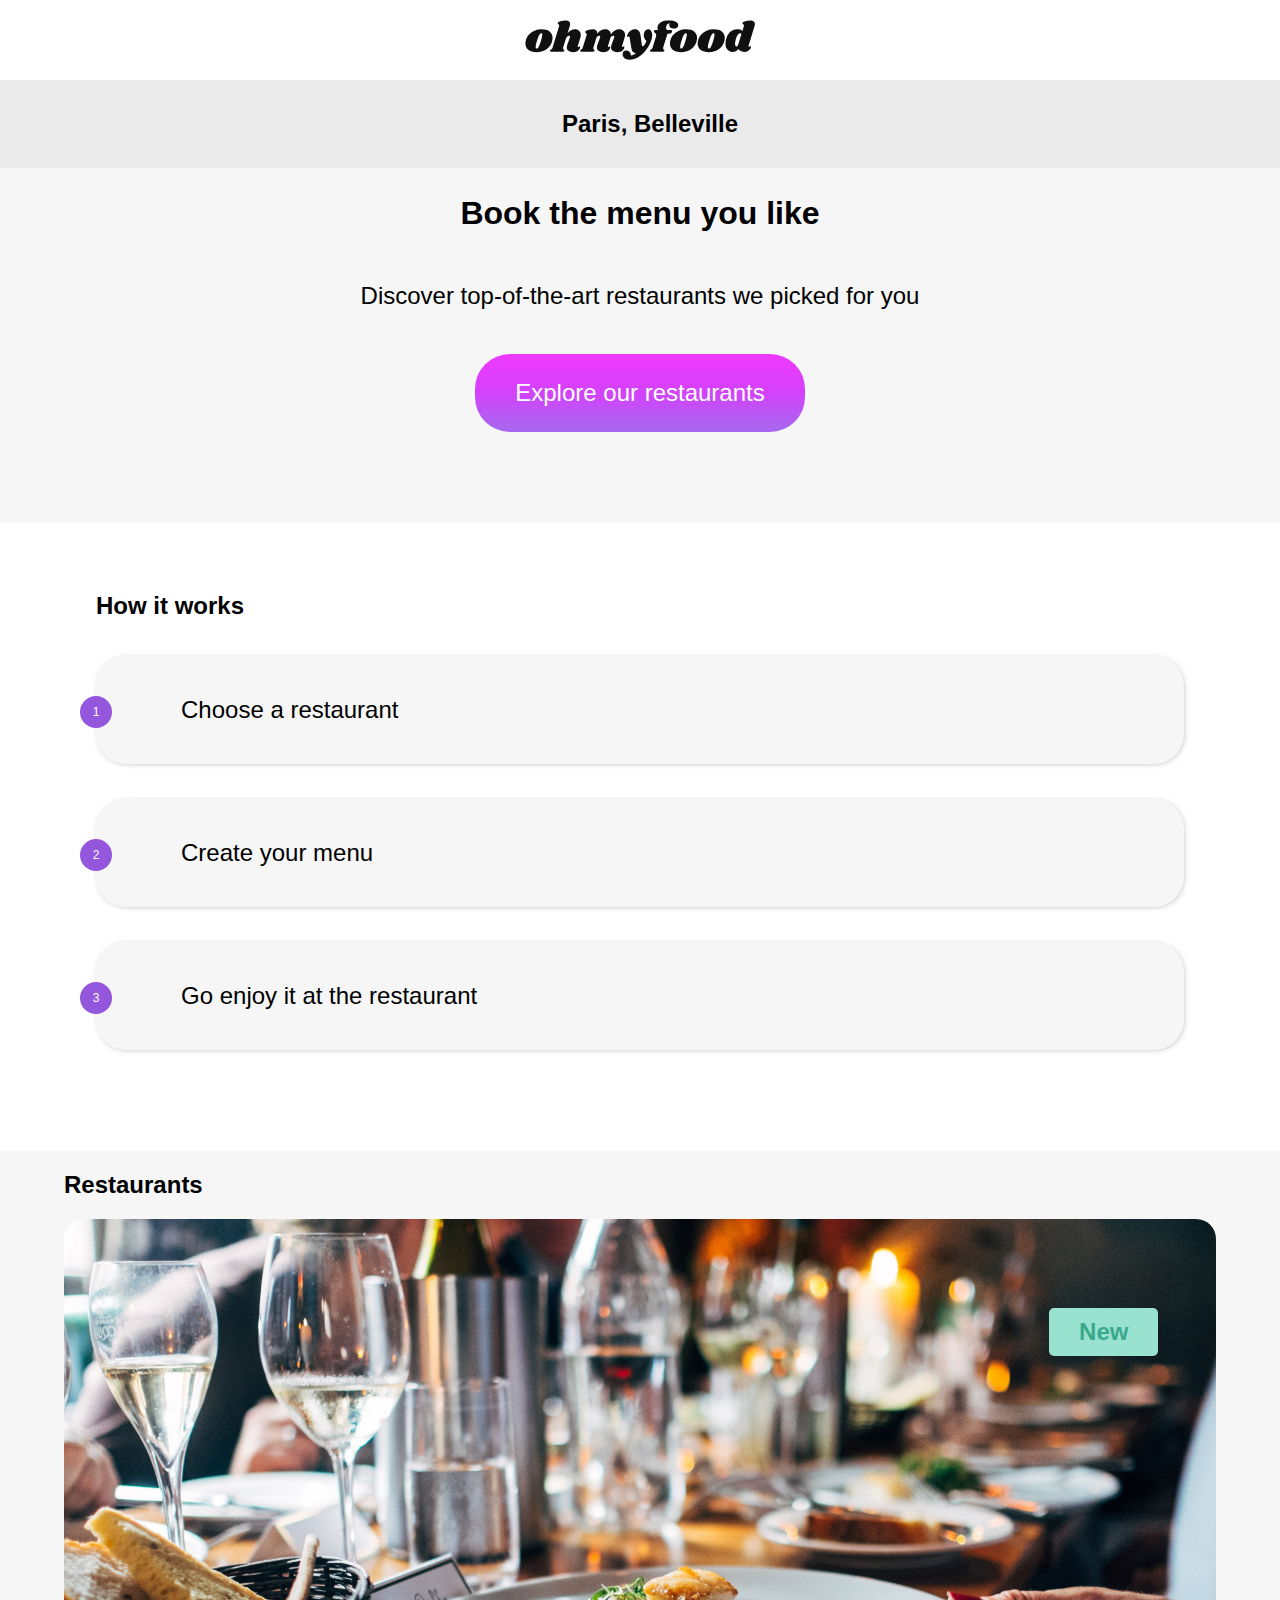
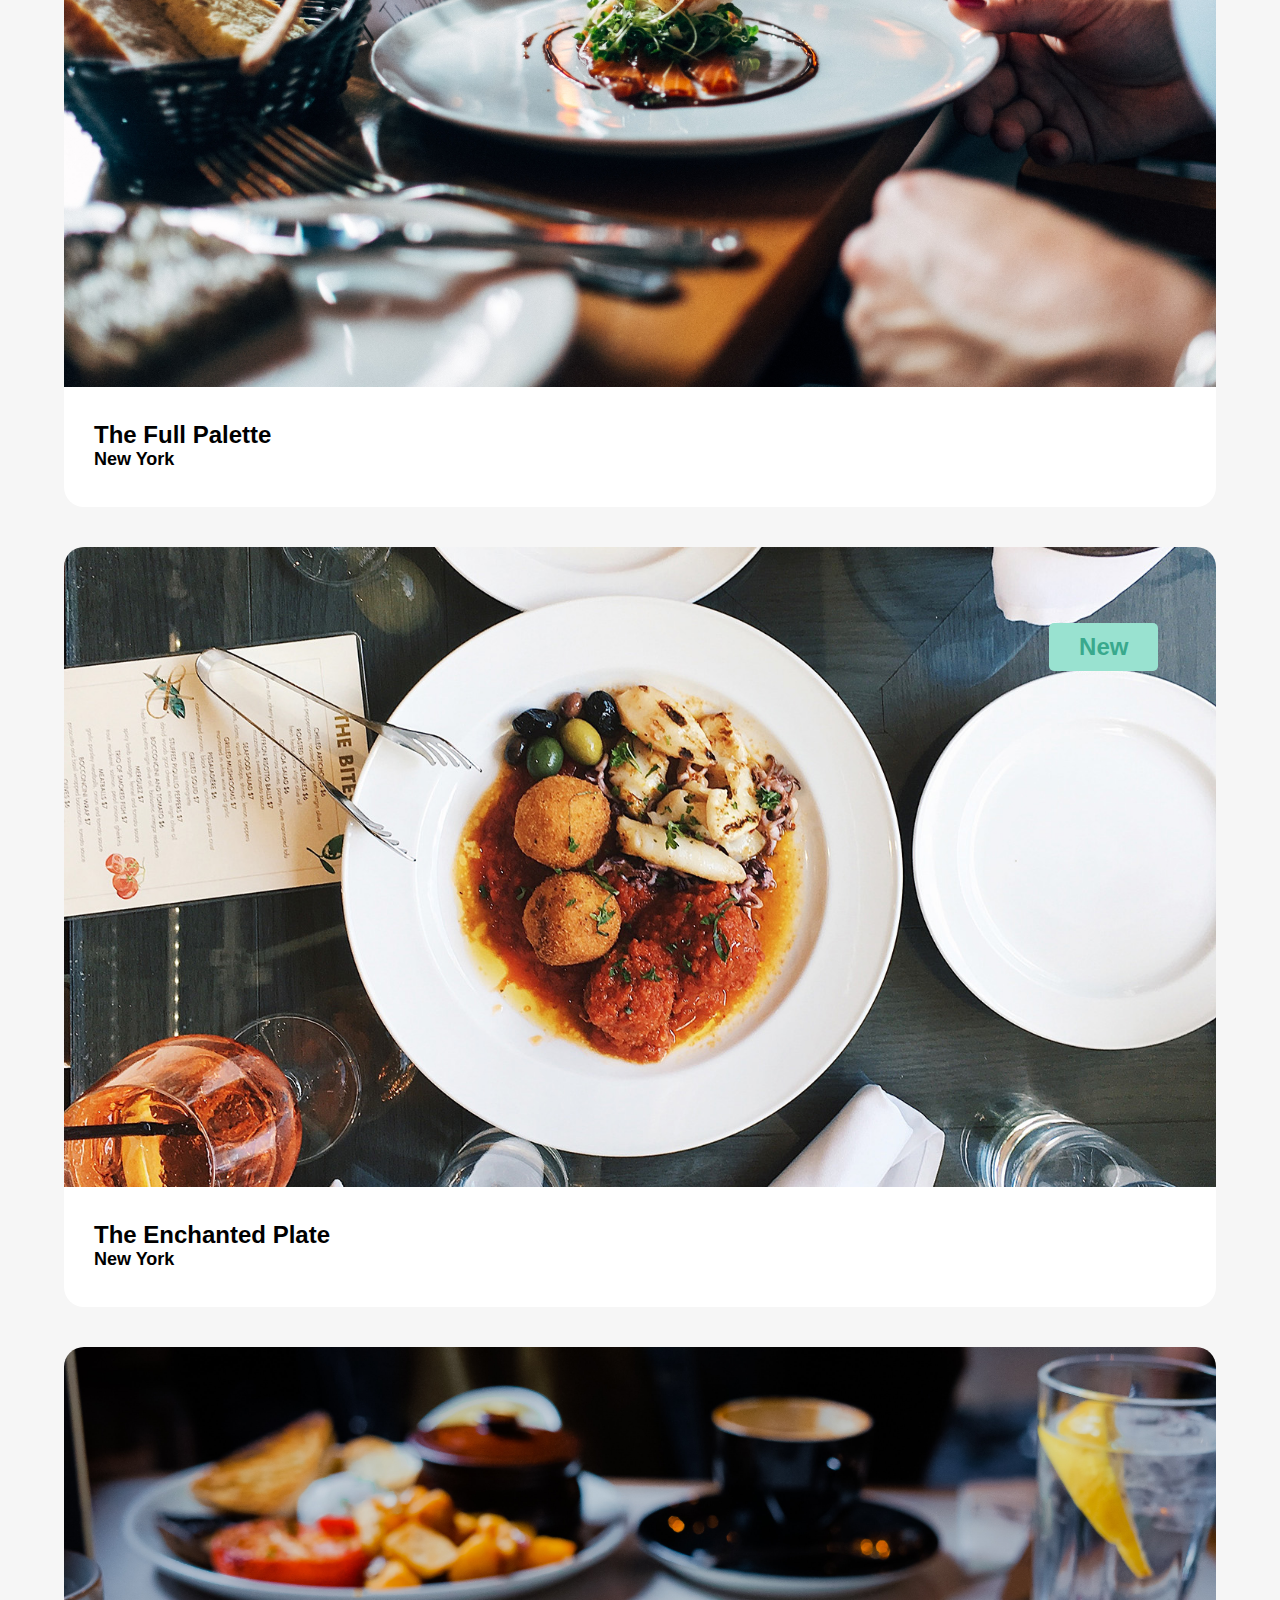
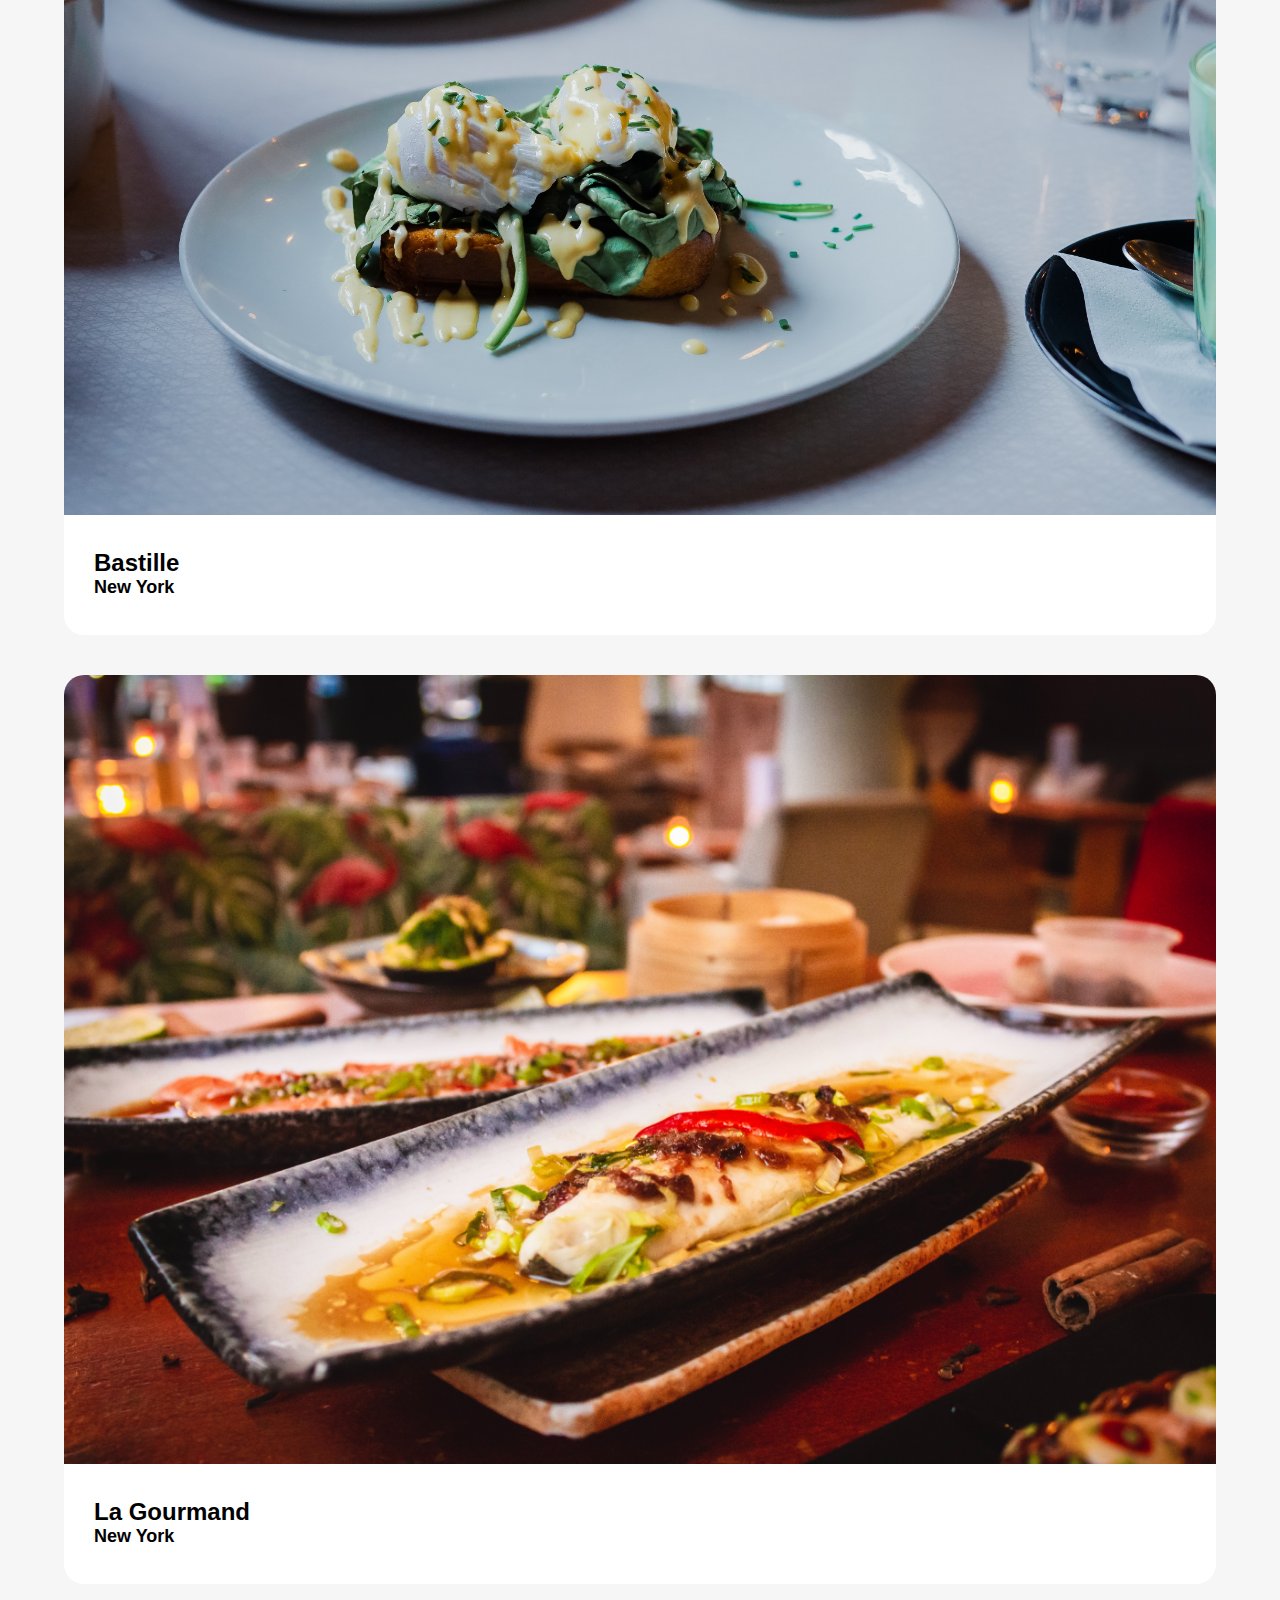
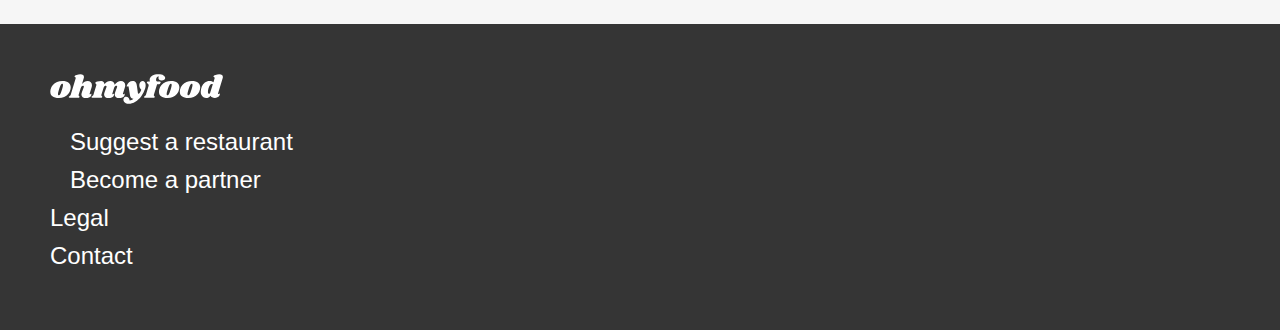
==== index.html @ 2e290932 "passed w3c validator - html & css." ====
<!DOCTYPE html>
<html lang="en">
<head>
    <meta charset="UTF-8">
    <title>Title</title>
    <link rel="stylesheet" href="sass/main.css">
    <link
            rel="stylesheet"
            href="https://cdnjs.cloudflare.com/ajax/libs/font-awesome/6.2.1/css/all.min.css"
            integrity="sha512-MV7K8+y+gLIBoVD59lQIYicR65iaqukzvf/nwasF0nqhPay5w/9lJmVM2hMDcnK1OnMGCdVK+iQrJ7lzPJQd1w=="
            crossorigin="anonymous"
            referrerpolicy="no-referrer"
    >
</head>
<body>
<main>
    <header>
        <img src="images/ohmyfood.svg" alt="ohmyfood">
    </header>
    <section id="location">
        <i class="fa-solid fa-location-dot"></i>
        <h2>Paris, Belleville</h2>
    </section>
    <section id="book-the-menu">
        <h2>Book the menu you like</h2>
        <p>Discover top-of-the-art restaurants we picked for you</p>
        <button>Explore our restaurants</button>
    </section>
    <section id="how-it-works">
        <h2>How it works</h2>
        <ul>
            <li><i class="fa-solid fa-mobile-screen-button"></i>Choose a restaurant</li>
            <li><i class="fa-solid fa-list-ul"></i>Create your menu</li>
            <li><i class="fa-solid fa-store"></i>Go enjoy it at the restaurant</li>
        </ul>
    </section>
    <section id="restaurants">
        <div id="restaurants-wrapper">

            <h2>Restaurants</h2>

            <div>
                <a href="pages/the-full-pallette.html">
                    <img src="images/the-full-palette.jpg" alt="the-full-palette">
                </a>
                <div class="card-text-container new">
                    <div>
                        <h4>The Full Palette</h4>
                        <h5>New York</h5>
                    </div>
                    <div>
                        <input type="checkbox" class="heart-like">
                        <i class="fa fa-heart"></i>
                    </div>
                </div>
            </div>


            <div>
                <a href="pages/the-enchanted-plate.html">
                    <img src="images/the-enchanted-plate.jpg" alt="the-enchanted-plate">
                </a>
                <div class="card-text-container new">
                    <div>
                        <h4>The Enchanted Plate</h4>
                        <h5>New York</h5>
                    </div>
                    <div>
                        <input type="checkbox" class="heart-like">
                        <i class="fa fa-heart"></i>
                    </div>
                </div>
            </div>

            <div>
                <a href="pages/bastille.html">
                    <img src="images/bastille.jpg" alt="bastille">
                </a>
                <div class="card-text-container">
                    <div>
                        <h4>Bastille</h4>
                        <h5>New York</h5>
                    </div>
                    <div>
                        <input type="checkbox" class="heart-like">
                        <i class="fa fa-heart"></i>
                    </div>
                </div>
            </div>

            <div>
                <a href="pages/la-gourmand.html">
                    <img src="images/la-gourmand.jpg" alt="la-gourmand">
                </a>
                <div class="card-text-container">
                    <div>
                        <h4>La Gourmand</h4>
                        <h5>New York</h5>
                    </div>
                    <div>
                        <input type="checkbox" class="heart-like">
                        <i class="fa fa-heart"></i>
                    </div>
                </div>
            </div>

        </div>
    </section>
    <footer>
        <svg viewBox="0 0 196 34" xmlns="http://www.w3.org/2000/svg">
            <path d="M13.932 7.956C17.196 7.956 19.596 8.61599 21.132 9.936C22.692 11.256 23.472 12.984 23.472 15.12C23.472 15.84 23.376 16.644 23.184 17.532C22.728 19.5 21.876 21.228 20.628 22.716C19.38 24.18 17.844 25.32 16.02 26.136C14.22 26.928 12.264 27.324 10.152 27.324C6.81599 27.324 4.34399 26.664 2.73599 25.344C1.15199 24 0.359985 22.224 0.359985 20.016C0.359985 19.272 0.455985 18.444 0.647985 17.532C1.10399 15.66 1.96799 14.004 3.23999 12.564C4.53599 11.1 6.10799 9.972 7.95599 9.18C9.82799 8.364 11.82 7.956 13.932 7.956ZM13.824 11.16C13.32 11.16 12.78 11.616 12.204 12.528C11.652 13.416 10.992 15.108 10.224 17.604C9.45599 20.1 9.07199 21.852 9.07199 22.86C9.07199 23.388 9.15599 23.748 9.32399 23.94C9.49199 24.108 9.71999 24.192 10.008 24.192C10.512 24.24 11.028 23.808 11.556 22.896C12.108 21.984 12.792 20.208 13.608 17.568C14.352 15.24 14.724 13.548 14.724 12.492C14.724 11.988 14.64 11.64 14.472 11.448C14.328 11.256 14.112 11.16 13.824 11.16Z"/>
            <path d="M44.9899 22.032C44.9419 22.128 44.9179 22.272 44.9179 22.464C44.9179 22.632 44.9539 22.764 45.0259 22.86C45.1219 22.956 45.2419 23.004 45.3859 23.004C45.6739 23.004 45.9139 22.884 46.1059 22.644C46.3219 22.38 46.4659 22.248 46.5379 22.248C46.6579 22.248 46.7539 22.332 46.8259 22.5C46.8979 22.644 46.9339 22.824 46.9339 23.04C46.9579 23.736 46.7299 24.42 46.2499 25.092C45.7699 25.74 45.0619 26.28 44.1259 26.712C43.2139 27.12 42.1099 27.324 40.8139 27.324C39.2299 27.324 37.9699 26.964 37.0339 26.244C36.0979 25.5 35.6179 24.516 35.5939 23.292C35.5939 22.404 35.8099 21.408 36.2419 20.304L38.2219 15.12C38.3419 14.808 38.4019 14.556 38.4019 14.364C38.4019 14.052 38.2939 13.812 38.0779 13.644C37.8859 13.452 37.6459 13.356 37.3579 13.356C36.9019 13.356 36.4339 13.572 35.9539 14.004C35.4979 14.412 35.1259 15.084 34.8379 16.02V15.948L32.5699 23.256C32.4979 23.544 32.4619 23.796 32.4619 24.012C32.4619 24.324 32.5219 24.576 32.6419 24.768C32.7619 24.936 32.9299 25.104 33.1459 25.272C33.3139 25.44 33.4339 25.584 33.5059 25.704C33.5779 25.8 33.5899 25.932 33.5419 26.1C33.4219 26.412 33.1819 26.64 32.8219 26.784C32.4619 26.928 31.9099 27 31.1659 27H22.9579C22.3339 27 21.8779 26.904 21.5899 26.712C21.3019 26.496 21.2059 26.22 21.3019 25.884C21.3979 25.596 21.6499 25.344 22.0579 25.128C22.4179 24.936 22.7179 24.708 22.9579 24.444C23.1979 24.18 23.4019 23.76 23.5699 23.184L29.0419 5.22C29.1139 5.004 29.1499 4.824 29.1499 4.68C29.1499 4.416 29.0779 4.2 28.9339 4.032C28.8139 3.864 28.6459 3.696 28.4299 3.528C28.1899 3.336 28.0099 3.168 27.8899 3.024C27.7939 2.88 27.7819 2.688 27.8539 2.448C27.9979 1.896 28.7539 1.416 30.1219 1.00799C31.4899 0.599996 32.9179 0.395996 34.4059 0.395996C35.7979 0.395996 36.8179 0.659996 37.4659 1.188C38.1379 1.716 38.4739 2.436 38.4739 3.348C38.4739 3.876 38.3899 4.392 38.2219 4.896L36.2779 11.232C37.2139 10.008 38.1979 9.156 39.2299 8.676C40.2859 8.196 41.4259 7.956 42.6499 7.956C44.1139 7.956 45.2899 8.4 46.1779 9.288C47.0899 10.176 47.5459 11.328 47.5459 12.744C47.5459 13.488 47.4259 14.22 47.1859 14.94L44.9899 22.032Z"/>
            <path d="M82.7165 22.032C82.6685 22.128 82.6445 22.272 82.6445 22.464C82.6445 22.632 82.6805 22.764 82.7525 22.86C82.8485 22.956 82.9685 23.004 83.1125 23.004C83.4005 23.004 83.6405 22.884 83.8325 22.644C84.0485 22.38 84.1925 22.248 84.2645 22.248C84.3845 22.248 84.4805 22.332 84.5525 22.5C84.6245 22.644 84.6605 22.824 84.6605 23.04C84.6845 23.736 84.4565 24.42 83.9765 25.092C83.4965 25.74 82.7885 26.28 81.8525 26.712C80.9405 27.12 79.8365 27.324 78.5405 27.324C76.9565 27.324 75.6965 26.964 74.7605 26.244C73.8245 25.5 73.3445 24.516 73.3205 23.292C73.3205 22.404 73.5365 21.408 73.9685 20.304L75.9485 15.12C76.0685 14.808 76.1285 14.556 76.1285 14.364C76.1285 14.052 76.0205 13.812 75.8045 13.644C75.6125 13.452 75.3725 13.356 75.0845 13.356C74.6765 13.356 74.2565 13.536 73.8245 13.896C73.3925 14.256 73.0085 14.82 72.6725 15.588L70.6925 22.032C70.6445 22.128 70.6205 22.272 70.6205 22.464C70.6205 22.632 70.6565 22.764 70.7285 22.86C70.8245 22.956 70.9445 23.004 71.0885 23.004C71.3765 23.004 71.6165 22.884 71.8085 22.644C72.0245 22.38 72.1685 22.248 72.2405 22.248C72.3605 22.248 72.4565 22.332 72.5285 22.5C72.6005 22.644 72.6365 22.824 72.6365 23.04C72.6605 23.736 72.4325 24.42 71.9525 25.092C71.4725 25.74 70.7645 26.28 69.8285 26.712C68.9165 27.12 67.8125 27.324 66.5165 27.324C64.9325 27.324 63.6725 26.964 62.7365 26.244C61.8005 25.5 61.3205 24.516 61.2965 23.292C61.2965 22.404 61.5125 21.408 61.9445 20.304L63.9245 15.12C64.0445 14.808 64.1045 14.556 64.1045 14.364C64.1045 14.052 63.9965 13.812 63.7805 13.644C63.5885 13.452 63.3485 13.356 63.0605 13.356C62.6525 13.356 62.2325 13.536 61.8005 13.896C61.3685 14.232 61.0085 14.784 60.7205 15.552L58.3445 23.256C58.2485 23.52 58.2005 23.772 58.2005 24.012C58.2005 24.3 58.2605 24.54 58.3805 24.732C58.5005 24.9 58.6685 25.08 58.8845 25.272C59.0525 25.416 59.1725 25.548 59.2445 25.668C59.3165 25.788 59.3285 25.932 59.2805 26.1C59.1845 26.412 58.9565 26.64 58.5965 26.784C58.2365 26.928 57.6725 27 56.9045 27H48.6965C48.0725 27 47.6285 26.904 47.3645 26.712C47.0765 26.496 46.9685 26.22 47.0405 25.884C47.1365 25.596 47.3885 25.344 47.7965 25.128C48.1565 24.936 48.4565 24.708 48.6965 24.444C48.9365 24.18 49.1405 23.76 49.3085 23.184L52.5125 12.78C52.5605 12.66 52.5845 12.492 52.5845 12.276C52.5845 12.012 52.5245 11.808 52.4045 11.664C52.3085 11.52 52.1405 11.34 51.9005 11.124C51.6605 10.932 51.4925 10.764 51.3965 10.62C51.3005 10.476 51.2885 10.284 51.3605 10.044C51.5045 9.492 52.2605 9.012 53.6285 8.604C54.9965 8.172 56.4245 7.956 57.9125 7.956C59.0885 7.956 60.0125 8.28 60.6845 8.928C61.3805 9.576 61.7165 10.464 61.6925 11.592C62.6765 10.224 63.7085 9.276 64.7885 8.748C65.8925 8.22 67.0805 7.956 68.3525 7.956C69.7445 7.956 70.8725 8.364 71.7365 9.18C72.6245 9.972 73.1165 11.016 73.2125 12.312C74.2445 10.68 75.3485 9.552 76.5245 8.928C77.7005 8.28 78.9845 7.956 80.3765 7.956C81.8405 7.956 83.0165 8.4 83.9045 9.288C84.8165 10.176 85.2725 11.328 85.2725 12.744C85.2725 13.488 85.1525 14.22 84.9125 14.94L82.7165 22.032Z"/>
            <path d="M104.932 7.956C105.988 7.956 106.828 8.388 107.452 9.252C108.1 10.092 108.424 11.244 108.424 12.708C108.424 13.98 108.196 15.348 107.74 16.812C106.852 19.764 105.424 22.548 103.456 25.164C101.512 27.78 99.2675 29.88 96.7235 31.464C94.2035 33.048 91.6836 33.84 89.1636 33.84C87.9156 33.84 86.8355 33.624 85.9235 33.192C85.0355 32.76 84.3635 32.184 83.9075 31.464C83.4275 30.744 83.1875 29.976 83.1875 29.16C83.1875 28.8 83.2475 28.404 83.3675 27.972C83.5835 27.3 83.9435 26.784 84.4475 26.424C84.9515 26.064 85.5516 25.884 86.2476 25.884C87.3516 25.884 88.2515 26.256 88.9475 27C89.6675 27.768 90.1236 28.812 90.3156 30.132C91.8516 30.06 93.2675 29.4 94.5635 28.152C93.3395 27.936 92.4275 27.528 91.8275 26.928C91.2515 26.304 90.8555 25.344 90.6395 24.048L89.1995 15.228C89.1275 14.772 89.0195 14.46 88.8755 14.292C88.7555 14.1 88.5876 14.004 88.3716 14.004C88.2036 14.004 87.9995 14.088 87.7595 14.256C87.5435 14.424 87.3875 14.508 87.2915 14.508C87.0995 14.508 87.0035 14.304 87.0035 13.896C87.0035 13.56 87.0635 13.2 87.1835 12.816C87.6155 11.448 88.4196 10.296 89.5956 9.36C90.7716 8.4 92.1395 7.92 93.6995 7.92C95.2355 7.92 96.3635 8.376 97.0835 9.288C97.8275 10.2 98.3076 11.604 98.5236 13.5L99.6035 21.42C99.6755 22.02 99.8915 22.32 100.252 22.32C100.684 22.32 101.188 21.936 101.764 21.168C102.34 20.376 102.904 19.26 103.456 17.82C102.736 17.172 102.184 16.428 101.8 15.588C101.416 14.748 101.224 13.848 101.224 12.888C101.224 12.144 101.32 11.472 101.512 10.872C101.8 9.912 102.244 9.192 102.844 8.712C103.468 8.208 104.164 7.956 104.932 7.956Z"/>
            <path d="M122.864 0.395996C125.432 0.395996 127.352 0.791996 128.624 1.584C129.92 2.352 130.568 3.3 130.568 4.428C130.568 5.34 130.184 6.048 129.416 6.552C128.672 7.032 127.688 7.272 126.464 7.272C125.336 7.272 124.46 6.996 123.836 6.444C123.212 5.892 122.9 5.208 122.9 4.392C122.9 3.888 123.056 3.36 123.368 2.808C122.648 2.808 122.048 2.988 121.568 3.348C121.088 3.684 120.716 4.272 120.452 5.112C120.308 5.64 120.236 6.132 120.236 6.588C120.236 7.164 120.332 7.62 120.524 7.956C120.74 8.268 121.04 8.424 121.424 8.424H123.548C124.796 8.424 125.42 8.808 125.42 9.576C125.42 9.672 125.396 9.816 125.348 10.008C125.204 10.536 124.904 10.932 124.448 11.196C124.016 11.46 123.356 11.592 122.468 11.592H121.388L117.824 23.256C117.752 23.544 117.716 23.796 117.716 24.012C117.716 24.324 117.776 24.576 117.896 24.768C118.016 24.936 118.184 25.104 118.4 25.272C118.568 25.44 118.688 25.584 118.76 25.704C118.832 25.8 118.844 25.932 118.796 26.1C118.676 26.412 118.436 26.64 118.076 26.784C117.716 26.928 117.164 27 116.42 27H108.212C107.588 27 107.132 26.904 106.844 26.712C106.556 26.496 106.46 26.22 106.556 25.884C106.652 25.596 106.904 25.344 107.312 25.128C107.672 24.936 107.972 24.708 108.212 24.444C108.452 24.18 108.656 23.76 108.824 23.184L111.632 13.968C111.752 13.608 111.812 13.236 111.812 12.852C111.812 12.372 111.704 12 111.488 11.736C111.296 11.448 110.996 11.136 110.588 10.8C110.324 10.584 110.12 10.404 109.976 10.26C109.856 10.092 109.796 9.9 109.796 9.684C109.772 9.228 109.928 8.904 110.264 8.712C110.624 8.52 111.296 8.424 112.28 8.424H113.18C113.012 7.824 112.928 7.224 112.928 6.624C112.928 6.024 113.036 5.4 113.252 4.752C113.708 3.528 114.68 2.496 116.168 1.65599C117.68 0.815996 119.912 0.395996 122.864 0.395996Z"/>
            <path d="M137.084 7.956C140.348 7.956 142.748 8.61599 144.284 9.936C145.844 11.256 146.624 12.984 146.624 15.12C146.624 15.84 146.528 16.644 146.336 17.532C145.88 19.5 145.028 21.228 143.78 22.716C142.532 24.18 140.996 25.32 139.172 26.136C137.372 26.928 135.416 27.324 133.304 27.324C129.968 27.324 127.496 26.664 125.888 25.344C124.304 24 123.512 22.224 123.512 20.016C123.512 19.272 123.608 18.444 123.8 17.532C124.256 15.66 125.12 14.004 126.392 12.564C127.688 11.1 129.26 9.972 131.108 9.18C132.98 8.364 134.972 7.956 137.084 7.956ZM136.976 11.16C136.472 11.16 135.932 11.616 135.356 12.528C134.804 13.416 134.144 15.108 133.376 17.604C132.608 20.1 132.224 21.852 132.224 22.86C132.224 23.388 132.308 23.748 132.476 23.94C132.644 24.108 132.872 24.192 133.16 24.192C133.664 24.24 134.18 23.808 134.708 22.896C135.26 21.984 135.944 20.208 136.76 17.568C137.504 15.24 137.876 13.548 137.876 12.492C137.876 11.988 137.792 11.64 137.624 11.448C137.48 11.256 137.264 11.16 136.976 11.16Z"/>
            <path d="M160.709 7.956C163.973 7.956 166.373 8.61599 167.909 9.936C169.469 11.256 170.249 12.984 170.249 15.12C170.249 15.84 170.153 16.644 169.961 17.532C169.505 19.5 168.653 21.228 167.405 22.716C166.157 24.18 164.621 25.32 162.797 26.136C160.997 26.928 159.041 27.324 156.929 27.324C153.593 27.324 151.121 26.664 149.513 25.344C147.929 24 147.137 22.224 147.137 20.016C147.137 19.272 147.233 18.444 147.425 17.532C147.881 15.66 148.745 14.004 150.017 12.564C151.313 11.1 152.885 9.972 154.733 9.18C156.605 8.364 158.597 7.956 160.709 7.956ZM160.601 11.16C160.097 11.16 159.557 11.616 158.981 12.528C158.429 13.416 157.769 15.108 157.001 17.604C156.233 20.1 155.849 21.852 155.849 22.86C155.849 23.388 155.933 23.748 156.101 23.94C156.269 24.108 156.497 24.192 156.785 24.192C157.289 24.24 157.805 23.808 158.333 22.896C158.885 21.984 159.569 20.208 160.385 17.568C161.129 15.24 161.501 13.548 161.501 12.492C161.501 11.988 161.417 11.64 161.249 11.448C161.105 11.256 160.889 11.16 160.601 11.16Z"/>
            <path d="M190.526 21.816C190.478 22.008 190.454 22.14 190.454 22.212C190.454 22.38 190.502 22.512 190.598 22.608C190.694 22.704 190.814 22.752 190.958 22.752C191.246 22.752 191.486 22.632 191.678 22.392C191.894 22.128 192.038 21.996 192.11 21.996C192.23 21.996 192.326 22.08 192.398 22.248C192.47 22.416 192.506 22.608 192.506 22.824C192.53 23.472 192.278 24.132 191.75 24.804C191.246 25.476 190.562 26.028 189.698 26.46C188.834 26.892 187.898 27.108 186.89 27.108C185.69 27.108 184.646 26.88 183.758 26.424C182.87 25.968 182.258 25.368 181.922 24.624C181.274 25.464 180.53 26.088 179.69 26.496C178.85 26.904 177.962 27.108 177.026 27.108C175.922 27.108 174.89 26.832 173.93 26.28C172.994 25.728 172.238 24.948 171.662 23.94C171.11 22.908 170.834 21.744 170.834 20.448C170.834 18.264 171.242 16.212 172.058 14.292C172.898 12.348 174.062 10.788 175.55 9.612C177.038 8.412 178.73 7.812 180.626 7.812C181.658 7.812 182.534 7.932 183.254 8.172C183.998 8.412 184.67 8.772 185.27 9.252L186.494 5.22C186.566 5.004 186.602 4.824 186.602 4.68C186.602 4.416 186.53 4.2 186.386 4.032C186.266 3.864 186.098 3.696 185.882 3.528C185.642 3.336 185.462 3.168 185.342 3.024C185.246 2.88 185.234 2.688 185.306 2.448C185.45 1.896 186.206 1.416 187.574 1.00799C188.942 0.599996 190.37 0.395996 191.858 0.395996C193.25 0.395996 194.27 0.659996 194.918 1.188C195.59 1.716 195.926 2.436 195.926 3.348C195.926 3.876 195.842 4.392 195.674 4.896L190.526 21.816ZM184.514 11.7C184.13 11.364 183.71 11.196 183.254 11.196C182.558 11.196 181.874 11.712 181.202 12.744C180.53 13.776 179.99 15.024 179.582 16.488C179.174 17.952 178.982 19.272 179.006 20.448C179.006 21.768 179.438 22.428 180.302 22.428C180.614 22.428 180.878 22.308 181.094 22.068C181.31 21.804 181.514 21.384 181.706 20.808L184.514 11.7Z"/>
        </svg>

        <ul>
            <li><i class="fa-solid fa-utensils"></i>Suggest a restaurant</li>
            <li><i class="fa-solid fa-handshake-angle"></i>Become a partner</li>
            <li>Legal</li>
            <li>Contact</li>
        </ul>
    </footer>
</main>
</body>
</html>
---- sass/main.css ----
html > * {
  box-sizing: border-box;
  font-family: sans-serif;
}

body {
  margin: 0;
}

@keyframes rise {
  from {
    opacity: 0;
    transform: translateY(100%);
  }
  to {
    opacity: 1;
    transform: translateY(0);
  }
}
@keyframes heart-beat {
  0%, 10% {
    transform: scale(1);
    opacity: 0.5;
    color: rgb(134, 7, 128);
  }
  45% {
    transform: scale(0.2) rotate(30deg);
    opacity: 0.75;
  }
  50% {
    transform: scale(2) rotate(-35deg);
    opacity: 1;
    color: #9356DC;
  }
  90%, 95% {
    transform: scale(1) rotate(10deg);
  }
  100% {
    transform: rotate(-3deg);
  }
}
header {
  display: flex;
  justify-content: center;
  align-items: center;
  width: 100%;
  height: 30px;
  padding: 25px 0;
}
header img {
  width: auto;
  height: 40px;
}

footer {
  width: 100%;
  height: max-content;
  padding: 50px;
  background-color: rgb(53, 53, 53);
  box-sizing: border-box;
}
footer svg {
  fill: rgb(255, 255, 255);
  width: auto;
  height: 30px;
  margin-bottom: 20px;
}
footer ul {
  margin: 0;
  padding: 0;
}
footer ul li {
  margin: 0 0 10px 0;
  list-style-type: none;
  font-size: 24px;
  color: rgb(255, 255, 255);
}
footer ul li .fa-solid {
  font-size: 20px;
  width: 25px;
  height: auto;
  margin-right: 20px;
}

.card-expanded img {
  width: 100%;
  height: auto;
}
.card-expanded > div {
  display: flex;
  flex-direction: column;
  width: 100%;
  border-top-left-radius: 30px;
  border-top-right-radius: 30px;
  transform: translateY(-2%);
  background-color: rgb(246, 246, 246);
}
.card-expanded > div .card-title {
  display: flex;
  justify-content: space-between;
  align-items: center;
  padding: 30px 45px;
}
.card-expanded > div .card-title h1 {
  font-style: italic;
  font-size: 38px;
  font-weight: bold;
}
.card-expanded > div .card-title .fa-regular {
  font-size: 34px;
}
.card-expanded > div h5 {
  font-size: 20px;
  font-weight: lighter;
}
.card-expanded > div h5:nth-of-type(1) {
  margin-top: 0;
}
.card-expanded > div h5:not(:nth-of-type(1)) {
  margin-top: 75px;
}
.card-expanded > div h5::after {
  content: "";
  display: block;
  width: 55px;
  height: 5px;
  margin-top: 10px;
  background-color: #99E2D0;
}
.card-expanded > div div.menu-wrapper {
  width: 90%;
  margin: 0 auto;
}
.card-expanded > div div.menu-wrapper menu {
  margin: 0;
  padding: 0;
}
.card-expanded > div div.menu-wrapper menu li {
  display: flex;
  opacity: 0;
  list-style-type: none;
  height: 100px;
  background-color: white;
  border-radius: 20px;
  margin-bottom: 20px;
  text-overflow: ellipsis;
  cursor: pointer;
  animation: rise 1.5s cubic-bezier(0, 1, 0.5, 1) 1 normal forwards;
  overflow: hidden;
}
.card-expanded > div div.menu-wrapper menu li:nth-child(1) {
  animation-delay: 0.0833333333s;
}
.card-expanded > div div.menu-wrapper menu li:nth-child(2) {
  animation-delay: 0.1666666667s;
}
.card-expanded > div div.menu-wrapper menu li:nth-child(3) {
  animation-delay: 0.25s;
}
.card-expanded > div div.menu-wrapper menu li:nth-child(4) {
  animation-delay: 0.3333333333s;
}
.card-expanded > div div.menu-wrapper menu li:nth-child(5) {
  animation-delay: 0.4166666667s;
}
.card-expanded > div div.menu-wrapper menu li:nth-child(6) {
  animation-delay: 0.5s;
}
.card-expanded > div div.menu-wrapper menu li:nth-child(7) {
  animation-delay: 0.5833333333s;
}
.card-expanded > div div.menu-wrapper menu li:nth-child(8) {
  animation-delay: 0.6666666667s;
}
.card-expanded > div div.menu-wrapper menu li:nth-child(9) {
  animation-delay: 0.75s;
}
.card-expanded > div div.menu-wrapper menu li:hover .check-box {
  transform: translateX(-100px);
  transition: 0.5s ease-in-out;
}
.card-expanded > div div.menu-wrapper menu li:hover .price {
  transform: translateX(-100px);
  transition: 0.5s ease-in-out;
}
.card-expanded > div div.menu-wrapper menu li:hover .icon {
  transform: rotate(360deg);
  transition-duration: 0.7s;
}
.card-expanded > div div.menu-wrapper menu li header.card-texts {
  flex-direction: column;
  width: 100%;
  height: 100%;
  align-items: flex-start;
  padding: 0 0 0 25px;
}
.card-expanded > div div.menu-wrapper menu li header.card-texts h4 {
  font-size: 20px;
  margin: 0;
  white-space: nowrap;
  text-overflow: ellipsis;
  overflow: hidden;
}
.card-expanded > div div.menu-wrapper menu li header.card-texts h6 {
  font-size: 16px;
  font-weight: normal;
  margin: 0;
  white-space: nowrap;
  text-overflow: ellipsis;
  overflow: hidden;
}
.card-expanded > div div.menu-wrapper menu li .price {
  align-self: center;
  width: 45px;
}
.card-expanded > div div.menu-wrapper menu li .check-box {
  align-self: center;
  display: flex;
  justify-content: center;
  align-items: center;
  width: 100px;
  height: 100%;
  margin: 0 -100px 0 0;
  background-color: #99E2D0;
  transition: transform 0.1s ease-out;
  pointer-events: none;
}
.card-expanded > div div.menu-wrapper menu li .check-box .icon {
  display: flex;
  justify-content: center;
  align-items: center;
  height: 30px;
  width: 30px;
  color: #99e2d0;
  border-radius: 50%;
  background-color: white;
}
.card-expanded button {
  align-self: center;
  padding: 15px 80px;
  color: rgb(255, 255, 255);
  font-size: 18px;
  font-weight: bold;
  border-radius: 30px;
  border: none;
  margin: 40px 0 50px 0;
  background: linear-gradient(180deg, rgb(238, 56, 253) 0%, rgb(211, 66, 251) 50%, rgb(165, 105, 238) 100%);
  cursor: pointer;
}

@keyframes slideLeft {
  0% {
    width: 90%;
  }
  50% {
    width: 80%;
  }
  100% {
    width: 75%;
  }
}
main {
  display: flex;
  flex-direction: column;
  height: 100vh;
}
main #location {
  display: flex;
  justify-content: center;
  align-items: center;
  background-color: rgb(234, 234, 234);
  padding: 30px 0;
}
main #location h2 {
  font-size: 24px;
  font-family: sans-serif;
  margin: 0;
}
main #location .fa-solid.fa-location-dot {
  margin-right: 20px;
}
main #book-the-menu {
  display: flex;
  flex-direction: column;
  justify-content: center;
  align-items: center;
  background-color: rgb(246, 246, 246);
}
main #book-the-menu h2 {
  font-size: 32px;
}
main #book-the-menu p {
  font-size: 24px;
  width: 80%;
  text-align: center;
}
main #book-the-menu button {
  background: #9356DC;
  background: linear-gradient(180deg, rgb(238, 56, 253) 0%, rgb(211, 66, 251) 50%, rgb(165, 105, 238) 100%);
  padding: 25px 40px;
  border-radius: 35px;
  color: white;
  border: none;
  cursor: pointer;
  font-size: 24px;
  margin: 20px 0 90px 0;
}
main #how-it-works {
  display: flex;
  align-items: center;
  flex-direction: column;
  padding: 50px 0;
}
main #how-it-works h2 {
  width: 85%;
}
main #how-it-works ul {
  list-style-type: none;
  padding: 0;
  width: 85%;
}
main #how-it-works ul li {
  position: relative;
  font-size: 24px;
  padding: 40px 20px;
  border-radius: 30px;
  margin-bottom: 35px;
  background-color: rgb(246, 246, 246);
  -webkit-box-shadow: 1px 1px 10px -6px #000000;
  box-shadow: 1px 1px 10px -6px #000000;
  cursor: pointer;
}
main #how-it-works ul li:hover {
  background-color: rgb(245, 237, 255);
}
main #how-it-works ul li:hover .fa-solid {
  color: #9356DC;
}
main #how-it-works ul li::before {
  position: absolute;
  display: flex;
  justify-content: center;
  align-items: center;
  color: white;
  background-color: #9356DC;
  width: 32px;
  height: 32px;
  left: 0;
  transform: translateX(-50%);
  font-size: 12px;
  border-radius: 50%;
}
main #how-it-works ul li:nth-of-type(1)::before {
  content: "1";
}
main #how-it-works ul li:nth-of-type(2)::before {
  content: "2";
}
main #how-it-works ul li:nth-of-type(3)::before {
  content: "3";
}
main #how-it-works ul li .fa-solid {
  color: grey;
  width: 30px;
  height: auto;
  margin-right: 35px;
  margin-left: 30px;
}
main #restaurants {
  display: flex;
  flex-direction: column;
  justify-content: center;
  align-items: center;
  background-color: rgb(246, 246, 246);
}
main #restaurants #restaurants-wrapper {
  width: 90%;
  margin: 0 auto;
}
main #restaurants #restaurants-wrapper h2 {
  font-family: sans-serif;
  align-self: flex-start;
}
main #restaurants #restaurants-wrapper > div {
  position: relative;
  width: 100%;
  height: max-content;
  overflow: hidden;
  background-color: rgb(255, 255, 255);
  border-radius: 20px;
  margin-bottom: 40px;
}
main #restaurants #restaurants-wrapper > div a {
  display: block;
  width: 100%;
  height: max-content;
  color: initial;
  text-decoration: none;
}
main #restaurants #restaurants-wrapper > div a img {
  width: 100%;
  height: auto;
}
main #restaurants #restaurants-wrapper > div .new::before {
  content: "New";
  position: absolute;
  top: 10%;
  right: 5%;
  padding: 10px 30px;
  color: rgb(57, 169, 141);
  border-radius: 5px;
  font-size: 24px;
  font-weight: bold;
  background-color: #99E2D0;
}
main #restaurants #restaurants-wrapper > div .card-text-container {
  display: flex;
  justify-content: space-between;
  padding: 30px;
  box-sizing: border-box;
}
main #restaurants #restaurants-wrapper > div .card-text-container div {
  width: max-content;
}
main #restaurants #restaurants-wrapper > div .card-text-container div h4 {
  background-color: rgb(255, 255, 255);
  font-weight: bold;
  font-size: 24px;
  margin: 0;
}
main #restaurants #restaurants-wrapper > div .card-text-container div h5 {
  font-size: 18px;
  margin: 0;
}
main #restaurants #restaurants-wrapper > div .card-text-container div:nth-of-type(2) {
  display: flex;
  align-items: center;
}
main #restaurants #restaurants-wrapper > div .card-text-container div:nth-of-type(2) .fa {
  font-size: 28px;
}
main #restaurants #restaurants-wrapper > div .card-text-container div:nth-of-type(2) .fa-heart {
  -webkit-text-stroke: 2px #000;
  color: transparent;
  pointer-events: none;
}
main #restaurants #restaurants-wrapper > div .card-text-container div:nth-of-type(2) .heart-like {
  width: 50px;
  height: 50px;
  transform: translateX(100%);
  opacity: 0;
  cursor: pointer;
}
main #restaurants #restaurants-wrapper > div .card-text-container div:nth-of-type(2) .heart-like:checked + .fa-heart {
  color: #9356DC;
  -webkit-text-stroke: unset;
  cursor: pointer;
  animation: 0.5s linear heart-beat;
}

/*# sourceMappingURL=main.css.map */
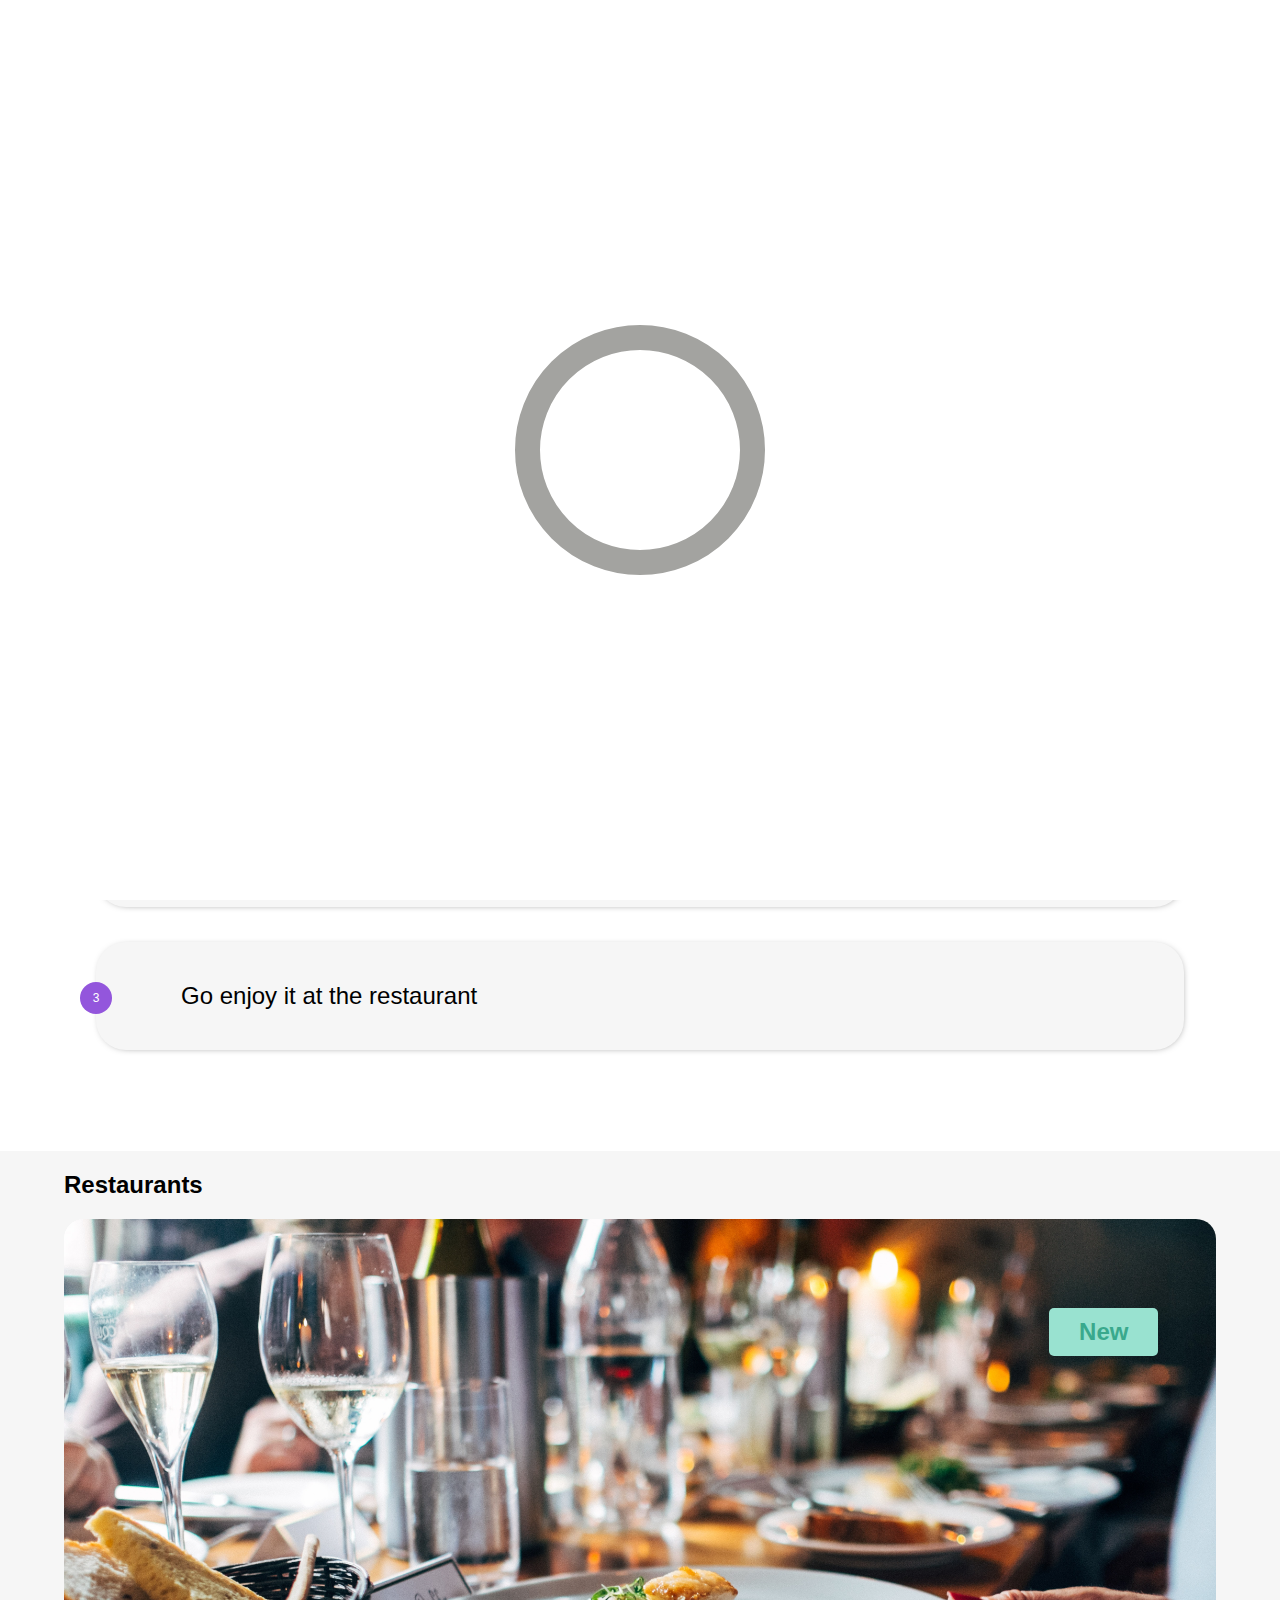
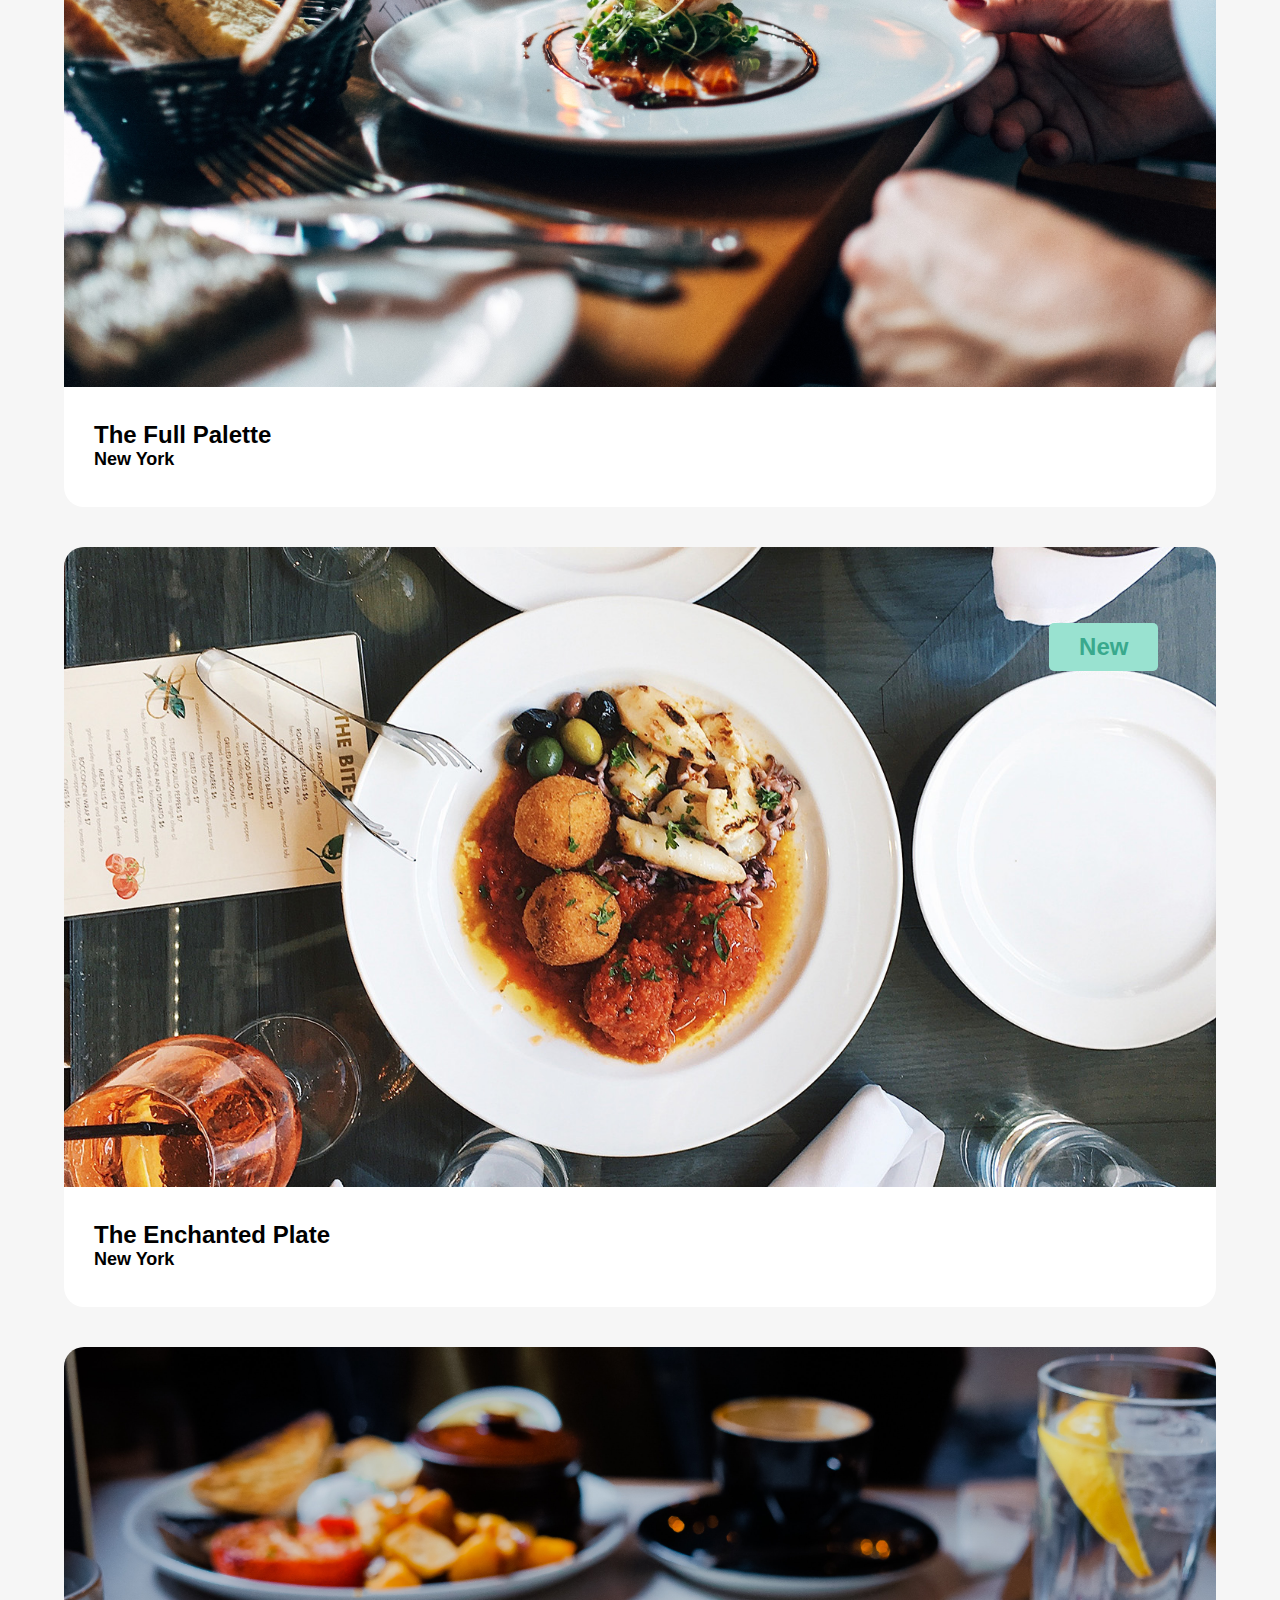
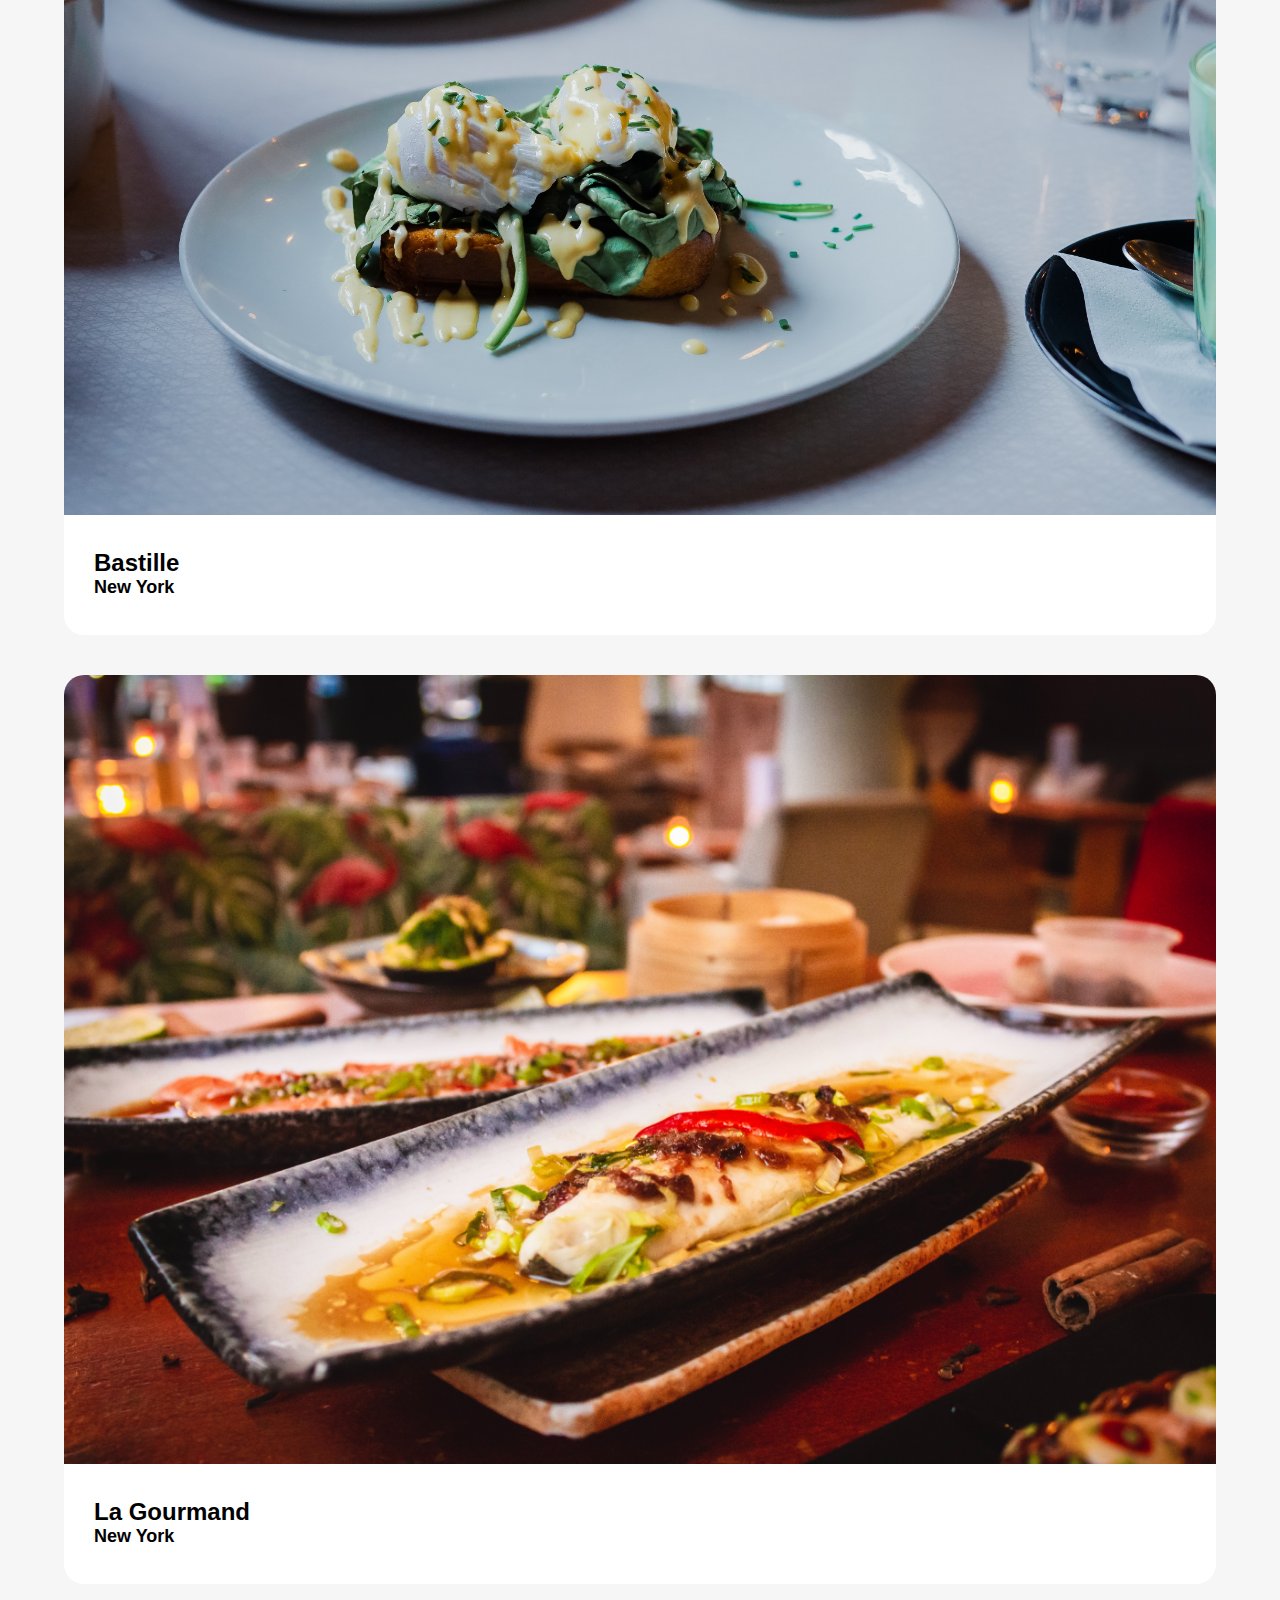
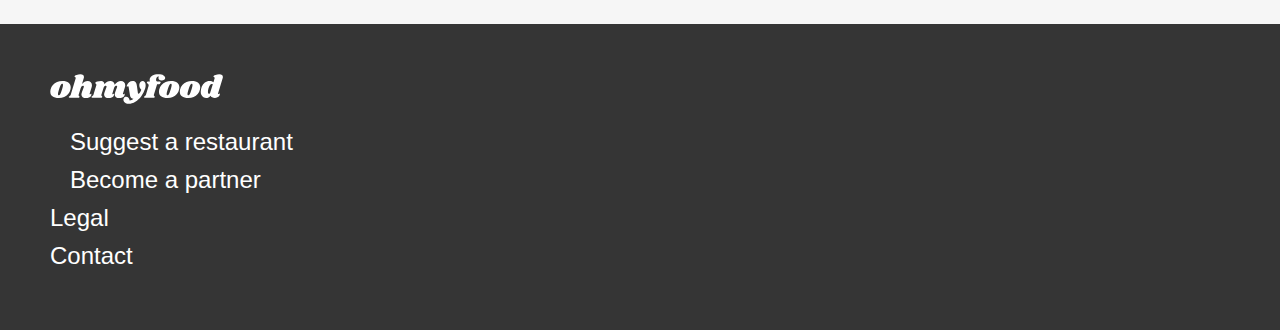
==== commit 74fe16df: "moved loader to idnex.html instead of each restaurant" ====
--- a/index.html
+++ b/index.html
@@ -2,8 +2,9 @@
 <html lang="en">
 <head>
     <meta charset="UTF-8">
-    <title>Title</title>
+    <title>OhMyFood</title>
     <link rel="stylesheet" href="sass/main.css">
+    <meta name="viewport" content="width=device-width, initial-scale=1" />
     <link
             rel="stylesheet"
             href="https://cdnjs.cloudflare.com/ajax/libs/font-awesome/6.2.1/css/all.min.css"
@@ -14,6 +15,8 @@
 </head>
 <body>
 <main>
+    <div id="overlay"></div>
+    <div id="loader"></div>
     <header>
         <img src="images/ohmyfood.svg" alt="ohmyfood">
     </header>
@@ -122,7 +125,7 @@
             <li><i class="fa-solid fa-utensils"></i>Suggest a restaurant</li>
             <li><i class="fa-solid fa-handshake-angle"></i>Become a partner</li>
             <li>Legal</li>
-            <li>Contact</li>
+            <li><a href="mailto:test@test.com">Contact</a></li>
         </ul>
     </footer>
 </main>
--- a/sass/main.css
+++ b/sass/main.css
@@ -39,13 +39,91 @@
     transform: rotate(-3deg);
   }
 }
+@keyframes heart-beat-2 {
+  0% {
+    transform: scale(0.95);
+  }
+  5% {
+    transform: scale(1.5);
+  }
+  39% {
+    transform: scale(1);
+  }
+  45% {
+    transform: scale(0.8);
+  }
+  60% {
+    transform: scale(0.75);
+  }
+  100% {
+    transform: scale(0.9);
+  }
+}
+#overlay {
+  position: fixed;
+  top: 0;
+  left: 0;
+  width: 100%;
+  height: 100%;
+  background-color: white;
+  animation: hide 0.1s linear 4s forwards;
+  pointer-events: none;
+  z-index: 1;
+}
+
+#loader {
+  position: fixed;
+  top: 50%;
+  left: 50%;
+  width: 200px;
+  height: 200px;
+  border: 25px solid #a3a3a0;
+  border-radius: 50%;
+  transform: translate(-50%, -50%);
+  animation: loading 2s linear 2 forwards, hide 0.1s linear 4s forwards;
+  z-index: 2;
+  pointer-events: none;
+}
+
+@keyframes loading {
+  0% {
+    transform: translate(-50%, -50%) rotate(0deg);
+    border-color: #4a4a4a transparent #4a4a4a transparent;
+  }
+  50% {
+    border-color: transparent #4a4a4a transparent #4a4a4a;
+  }
+  100% {
+    transform: translate(-50%, -50%) rotate(360deg);
+    border-color: #4a4a4a transparent #4a4a4a transparent;
+  }
+}
+@keyframes hide {
+  0%, 99% {
+    opacity: 1;
+  }
+  100% {
+    opacity: 0;
+  }
+}
 header {
   display: flex;
   justify-content: center;
   align-items: center;
+  position: relative;
   width: 100%;
   height: 30px;
   padding: 25px 0;
+}
+header a {
+  position: absolute;
+  left: 10%;
+  width: max-content;
+  height: max-content;
+  color: initial;
+}
+header a > * {
+  font-size: 22px;
 }
 header img {
   width: auto;
@@ -74,6 +152,10 @@
   list-style-type: none;
   font-size: 24px;
   color: rgb(255, 255, 255);
+}
+footer ul li a {
+  text-decoration: none;
+  color: inherit;
 }
 footer ul li .fa-solid {
   font-size: 20px;
@@ -455,7 +537,7 @@
   color: #9356DC;
   -webkit-text-stroke: unset;
   cursor: pointer;
-  animation: 0.5s linear heart-beat;
+  animation: 0.5s linear heart-beat-2;
 }
 
 /*# sourceMappingURL=main.css.map */
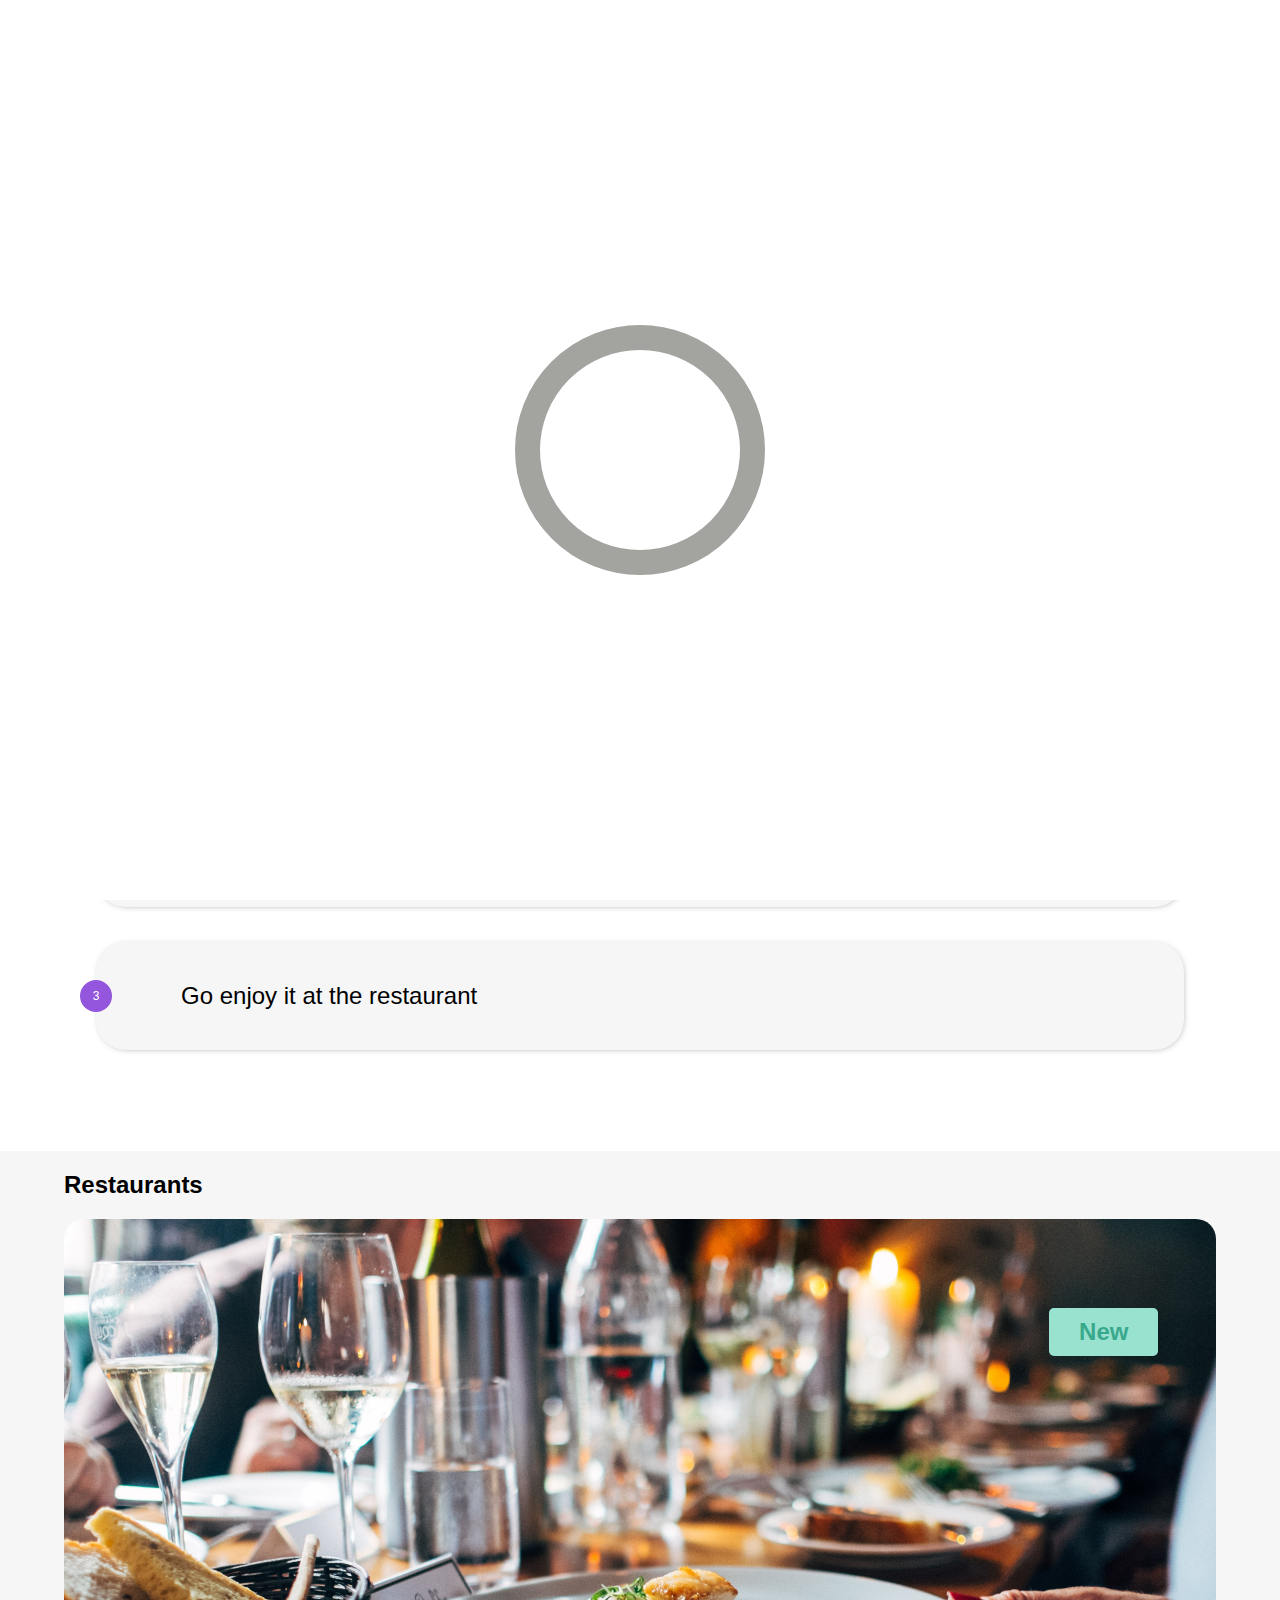
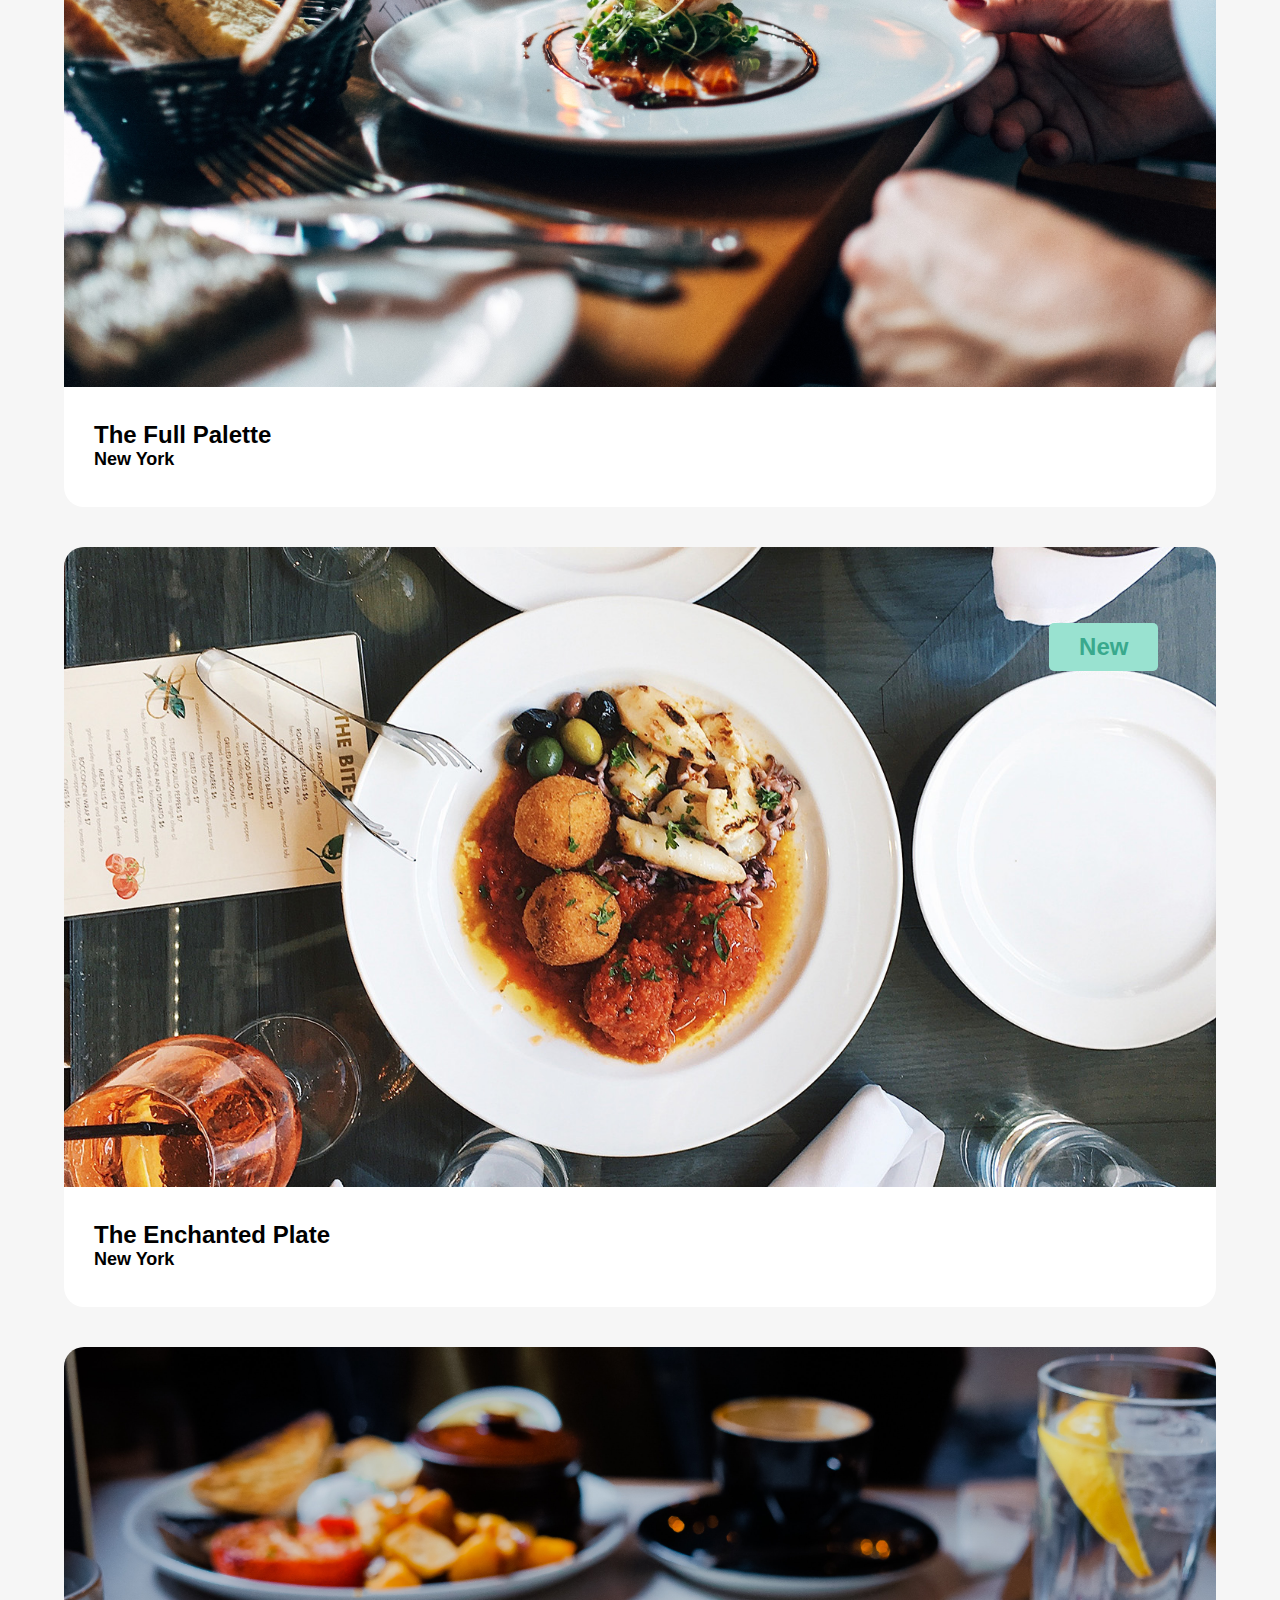
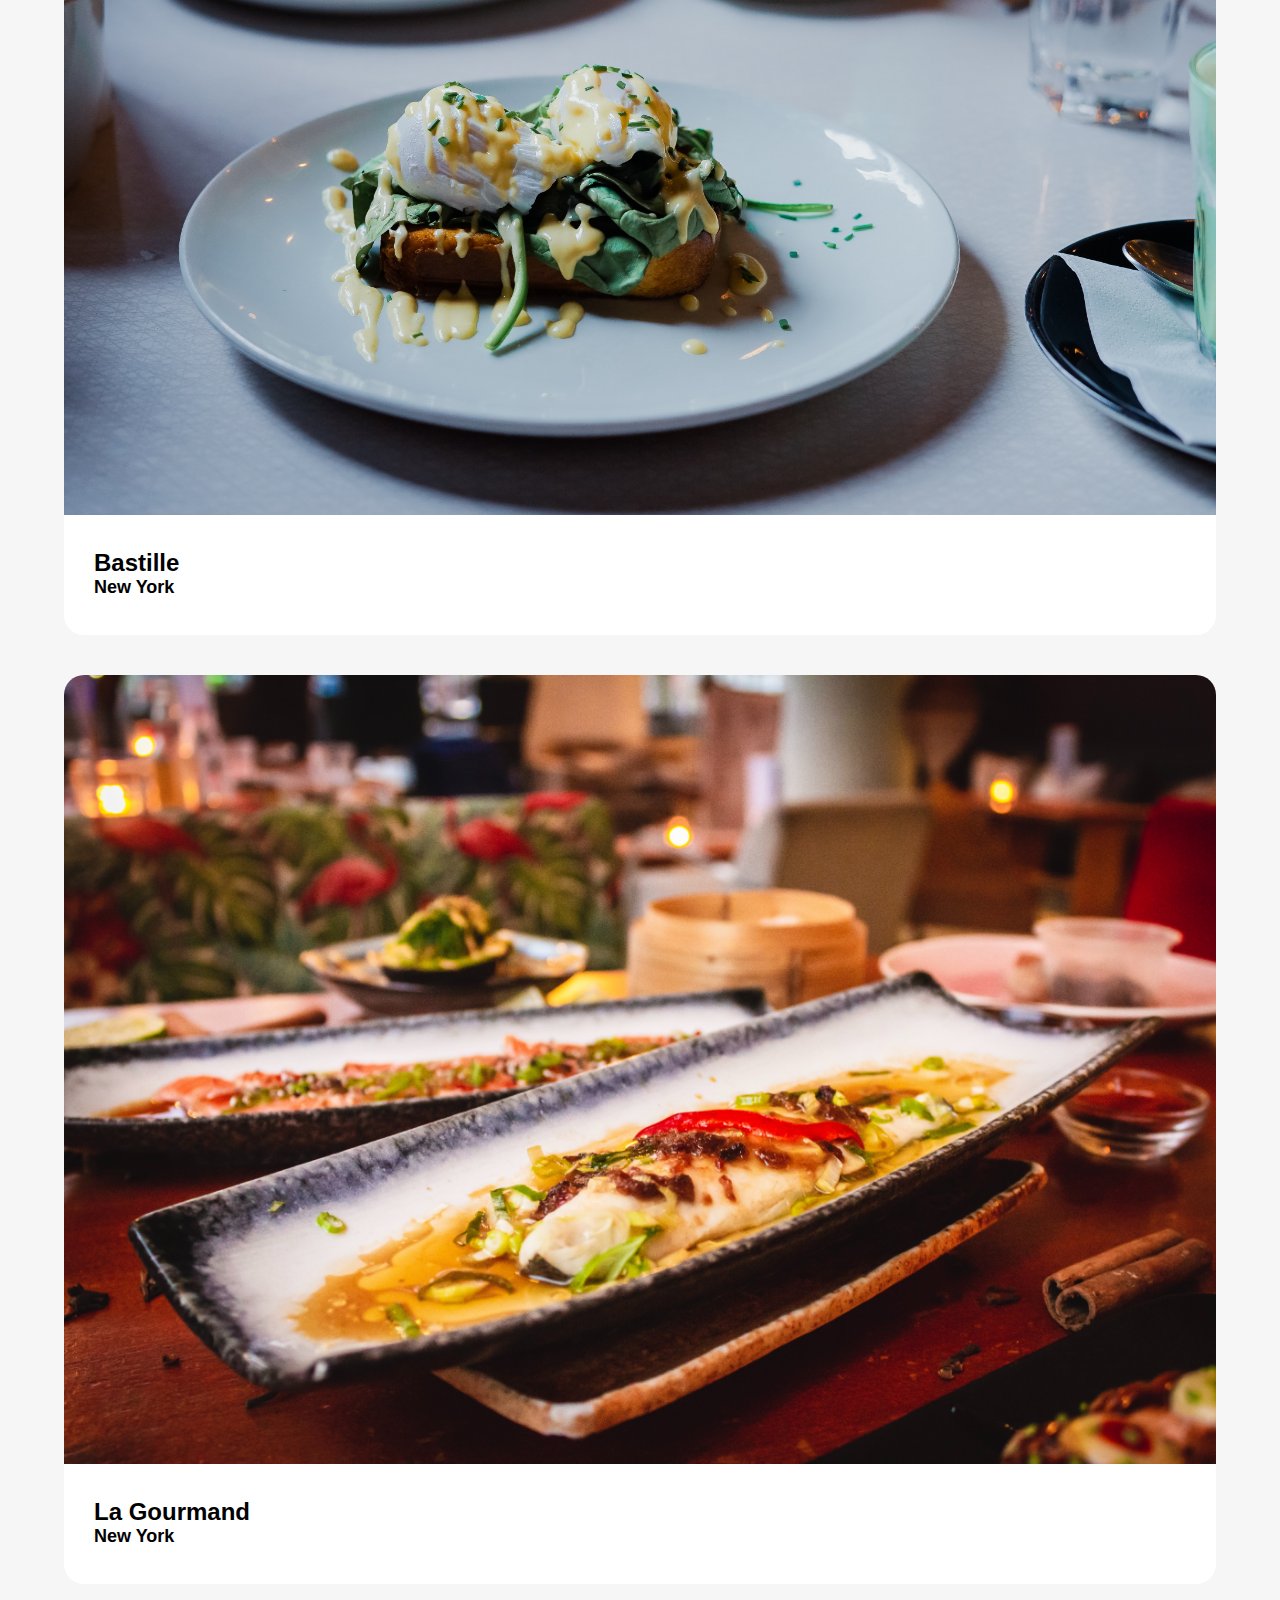
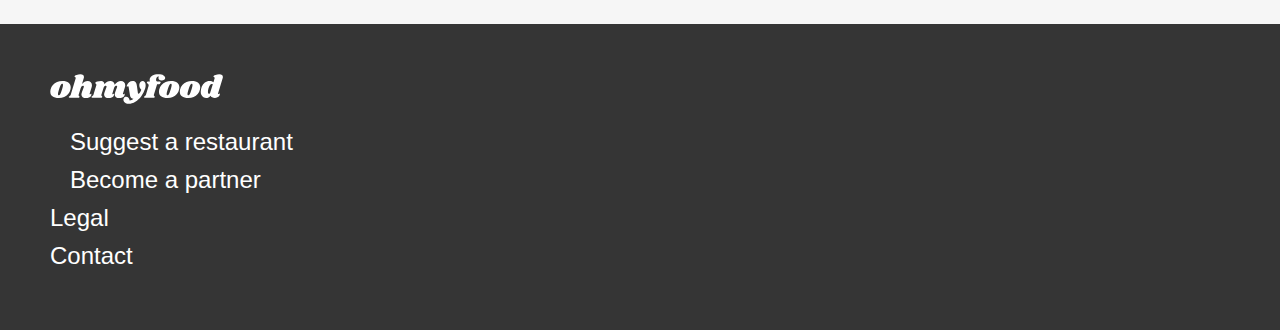
==== commit 2264804d: "added hover heart logic for desktop and click logic for mobile" ====
--- a/index.html
+++ b/index.html
@@ -4,7 +4,7 @@
     <meta charset="UTF-8">
     <title>OhMyFood</title>
     <link rel="stylesheet" href="sass/main.css">
-    <meta name="viewport" content="width=device-width, initial-scale=1" />
+    <meta name="viewport" content="width=device-width, initial-scale=1" >
     <link
             rel="stylesheet"
             href="https://cdnjs.cloudflare.com/ajax/libs/font-awesome/6.2.1/css/all.min.css"
@@ -51,7 +51,7 @@
                         <h4>The Full Palette</h4>
                         <h5>New York</h5>
                     </div>
-                    <div>
+                    <div class="heart-container">
                         <input type="checkbox" class="heart-like">
                         <i class="fa fa-heart"></i>
                     </div>
@@ -68,7 +68,7 @@
                         <h4>The Enchanted Plate</h4>
                         <h5>New York</h5>
                     </div>
-                    <div>
+                    <div class="heart-container">
                         <input type="checkbox" class="heart-like">
                         <i class="fa fa-heart"></i>
                     </div>
@@ -84,7 +84,7 @@
                         <h4>Bastille</h4>
                         <h5>New York</h5>
                     </div>
-                    <div>
+                    <div class="heart-container">
                         <input type="checkbox" class="heart-like">
                         <i class="fa fa-heart"></i>
                     </div>
@@ -100,7 +100,7 @@
                         <h4>La Gourmand</h4>
                         <h5>New York</h5>
                     </div>
-                    <div>
+                    <div class="heart-container">
                         <input type="checkbox" class="heart-like">
                         <i class="fa fa-heart"></i>
                     </div>
--- a/sass/main.css
+++ b/sass/main.css
@@ -412,6 +412,11 @@
   box-shadow: 1px 1px 10px -6px #000000;
   cursor: pointer;
 }
+@media (max-width: 600px) {
+  main #how-it-works ul li {
+    font-size: 4.1vw;
+  }
+}
 main #how-it-works ul li:hover {
   background-color: rgb(245, 237, 255);
 }
@@ -427,8 +432,9 @@
   background-color: #9356DC;
   width: 32px;
   height: 32px;
+  top: 50%;
   left: 0;
-  transform: translateX(-50%);
+  transform: translate(-50%, -50%);
   font-size: 12px;
   border-radius: 50%;
 }
@@ -514,26 +520,36 @@
   font-size: 18px;
   margin: 0;
 }
-main #restaurants #restaurants-wrapper > div .card-text-container div:nth-of-type(2) {
-  display: flex;
-  align-items: center;
-}
-main #restaurants #restaurants-wrapper > div .card-text-container div:nth-of-type(2) .fa {
+
+.heart-container {
+  display: flex;
+  align-items: center;
+}
+.heart-container .fa {
   font-size: 28px;
 }
-main #restaurants #restaurants-wrapper > div .card-text-container div:nth-of-type(2) .fa-heart {
+.heart-container .fa-heart {
   -webkit-text-stroke: 2px #000;
   color: transparent;
   pointer-events: none;
 }
-main #restaurants #restaurants-wrapper > div .card-text-container div:nth-of-type(2) .heart-like {
+.heart-container .heart-like {
   width: 50px;
   height: 50px;
   transform: translateX(100%);
   opacity: 0;
+  -webkit-tap-highlight-color: transparent;
+  tap-highlight-color: transparent;
   cursor: pointer;
 }
-main #restaurants #restaurants-wrapper > div .card-text-container div:nth-of-type(2) .heart-like:checked + .fa-heart {
+@media (min-width: 601px) {
+  .heart-container .heart-like:hover + .fa-heart {
+    color: #9356DC;
+    -webkit-text-stroke: unset;
+    animation: 0.5s linear heart-beat-2;
+  }
+}
+.heart-container .heart-like:checked + .fa-heart {
   color: #9356DC;
   -webkit-text-stroke: unset;
   cursor: pointer;
